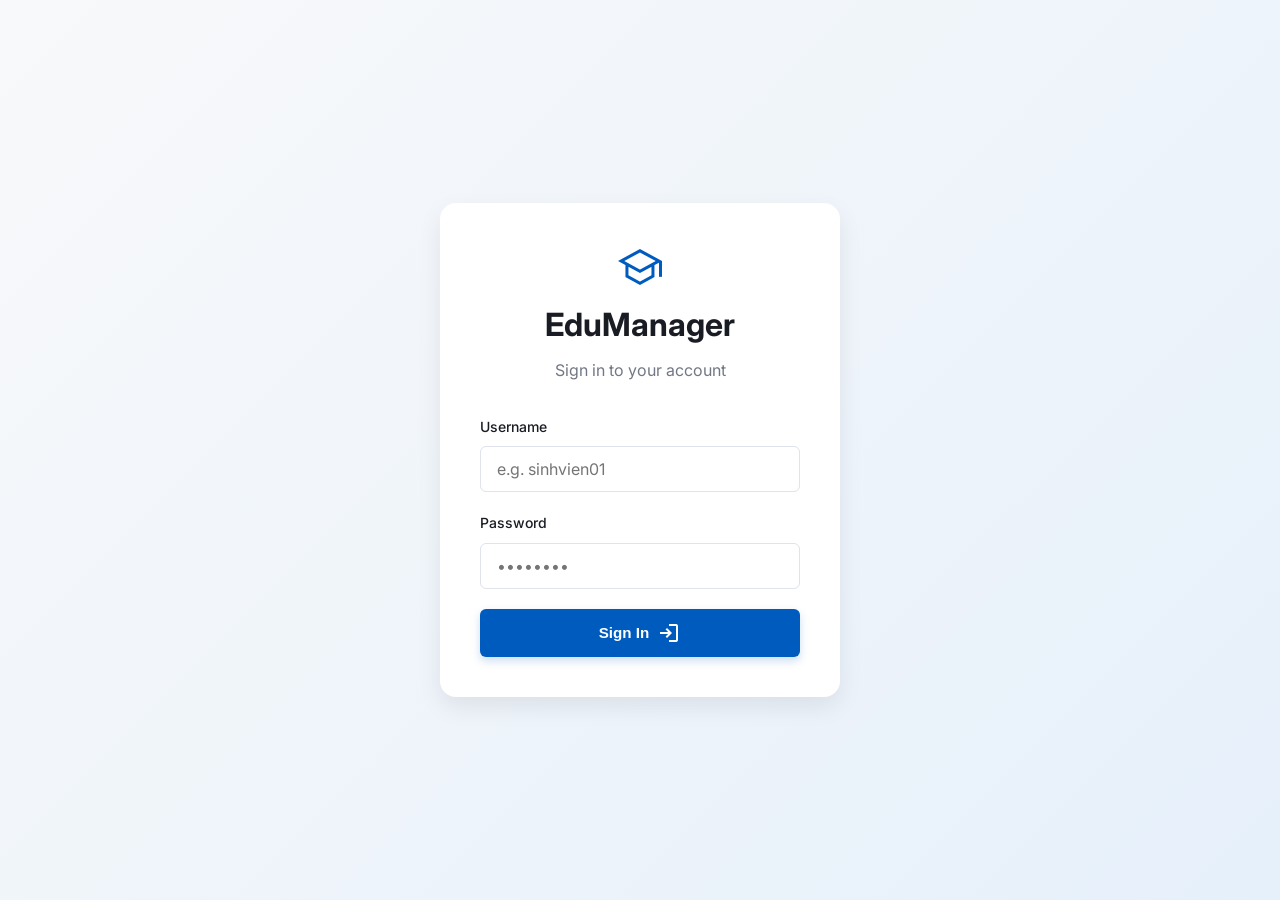
==== frontend_lms/index.html @ 59b6adca "hoàn thiện basic function" ====
<!DOCTYPE html>
<html lang="en">
<head>
    <meta charset="UTF-8">
    <meta name="viewport" content="width=device-width, initial-scale=1.0">
    <title>Login | EduManager</title>
    <link rel="stylesheet" href="assets/css/style.css">
</head>
<body>
    <div class="login-wrapper">
        <div class="login-box">
            <div class="login-header">
                <span class="material-symbols-outlined" style="font-size: 3rem; color: var(--primary);">school</span>
                <h1>EduManager</h1>
                <p class="text-muted">Sign in to your account</p>
            </div>
            
            <div id="login-error"></div>

            <form id="login-form">
                <div class="form-group">
                    <label class="form-label">Username</label>
                    <input type="text" id="username" class="form-input" placeholder="e.g. sinhvien01" required>
                </div>
                <div class="form-group">
                    <label class="form-label">Password</label>
                    <input type="password" id="password" class="form-input" placeholder="••••••••" required>
                </div>
                <button type="submit" class="btn btn-primary" style="width: 100%;">
                    Sign In
                    <span class="material-symbols-outlined">login</span>
                </button>
            </form>
        </div>
    </div>

    <script type="module" src="assets/js/views/login.js"></script>
</body>
</html>
---- frontend_lms/assets/css/style.css ----
/* Google Fonts */
@import url('https://fonts.googleapis.com/css2?family=Inter:wght@400;500;600;700&display=swap');
@import url('https://fonts.googleapis.com/css2?family=Material+Symbols+Outlined:opsz,wght,FILL,GRAD@24,400,0,0');

/* CSS Variables for Premium Design */
:root {
    --primary: #005bbf;
    --primary-hover: #004493;
    --primary-light: #e6f0fa;
    --secondary: #5c5f60;
    --background: #f8f9fa;
    --surface: #ffffff;
    --text-main: #191c23;
    --text-muted: #727785;
    --border: #e0e2ec;
    --error: #ba1a1a;
    --success: #0d8a52;
    --radius-sm: 6px;
    --radius-md: 10px;
    --radius-lg: 16px;
    --shadow-sm: 0 2px 4px rgba(0,0,0,0.02);
    --shadow-md: 0 4px 12px rgba(0,0,0,0.05);
    --shadow-lg: 0 10px 24px rgba(0,0,0,0.08);
}

/* Reset & Basics */
* {
    margin: 0;
    padding: 0;
    box-sizing: border-box;
}

body {
    font-family: 'Inter', sans-serif;
    background-color: var(--background);
    color: var(--text-main);
    line-height: 1.6;
    -webkit-font-smoothing: antialiased;
}

a {
    color: var(--primary);
    text-decoration: none;
    transition: color 0.2s;
}

a:hover {
    color: var(--primary-hover);
}

/* Utility Classes */
.container {
    max-width: 1200px;
    margin: 0 auto;
    padding: 2rem;
}

.flex { display: flex; }
.flex-col { display: flex; flex-direction: column; }
.items-center { align-items: center; }
.justify-between { justify-content: space-between; }
.justify-center { justify-content: center; }
.gap-2 { gap: 0.5rem; }
.gap-4 { gap: 1rem; }
.gap-6 { gap: 1.5rem; }
.mt-4 { margin-top: 1rem; }
.mb-4 { margin-bottom: 1rem; }
.text-center { text-align: center; }
.text-muted { color: var(--text-muted); }
.hidden { display: none !important; }

/* Typography */
h1 { font-size: 2rem; font-weight: 700; margin-bottom: 0.5rem; }
h2 { font-size: 1.5rem; font-weight: 600; margin-bottom: 0.5rem; }
h3 { font-size: 1.25rem; font-weight: 600; margin-bottom: 0.25rem; }

/* Buttons */
.btn {
    display: inline-flex;
    align-items: center;
    justify-content: center;
    gap: 0.5rem;
    padding: 0.75rem 1.5rem;
    border-radius: var(--radius-sm);
    font-weight: 600;
    font-size: 0.95rem;
    cursor: pointer;
    border: none;
    transition: all 0.2s ease;
}

.btn-primary {
    background-color: var(--primary);
    color: white;
    box-shadow: 0 4px 10px rgba(0, 91, 191, 0.2);
}

.btn-primary:hover {
    background-color: var(--primary-hover);
    transform: translateY(-1px);
}

.btn-primary:disabled {
    opacity: 0.7;
    cursor: not-allowed;
}

.btn-outline {
    background-color: transparent;
    border: 1px solid var(--border);
    color: var(--text-main);
}

.btn-outline:hover {
    background-color: var(--primary-light);
    border-color: var(--primary);
    color: var(--primary);
}

/* Forms */
.form-group {
    margin-bottom: 1.25rem;
}

.form-label {
    display: block;
    font-size: 0.875rem;
    font-weight: 500;
    color: var(--text-main);
    margin-bottom: 0.5rem;
}

.form-input {
    width: 100%;
    padding: 0.75rem 1rem;
    border: 1px solid var(--border);
    border-radius: var(--radius-sm);
    font-family: 'Inter', sans-serif;
    font-size: 1rem;
    color: var(--text-main);
    background-color: var(--surface);
    transition: border-color 0.2s, box-shadow 0.2s;
}

.form-input:focus {
    outline: none;
    border-color: var(--primary);
    box-shadow: 0 0 0 3px var(--primary-light);
}

/* Cards */
.card {
    background-color: var(--surface);
    border-radius: var(--radius-md);
    padding: 1.5rem;
    box-shadow: var(--shadow-sm);
    border: 1px solid var(--border);
    transition: transform 0.2s, box-shadow 0.2s;
}

.card:hover {
    transform: translateY(-2px);
    box-shadow: var(--shadow-md);
}

/* Navigation */
.navbar {
    background-color: var(--surface);
    border-bottom: 1px solid var(--border);
    padding: 1rem 2rem;
    display: flex;
    justify-content: space-between;
    align-items: center;
    position: sticky;
    top: 0;
    z-index: 100;
}

.nav-brand {
    font-size: 1.25rem;
    font-weight: 700;
    color: var(--primary);
    display: flex;
    align-items: center;
    gap: 0.5rem;
}

.nav-links {
    display: flex;
    gap: 1.5rem;
}

.nav-link {
    color: var(--text-muted);
    font-weight: 500;
    font-size: 0.95rem;
    padding: 0.5rem 0;
}

.nav-link.active, .nav-link:hover {
    color: var(--primary);
}

/* Grids */
.grid {
    display: grid;
    gap: 1.5rem;
}

.grid-cols-2 { grid-template-columns: repeat(2, 1fr); }
.grid-cols-3 { grid-template-columns: repeat(3, 1fr); }

@media (max-width: 768px) {
    .grid-cols-2, .grid-cols-3 {
        grid-template-columns: 1fr;
    }
}

/* Badges */
.badge {
    display: inline-block;
    padding: 0.25rem 0.75rem;
    border-radius: 999px;
    font-size: 0.75rem;
    font-weight: 600;
    text-transform: uppercase;
}
.badge-blue { background-color: var(--primary-light); color: var(--primary); }
.badge-green { background-color: #e6f4ea; color: var(--success); }

/* Alerts */
.alert {
    padding: 1rem;
    border-radius: var(--radius-sm);
    margin-bottom: 1rem;
    font-size: 0.9rem;
    font-weight: 500;
}
.alert-error { background-color: #fce8e6; color: var(--error); border: 1px solid #fad2cf; }
.alert-success { background-color: #e6f4ea; color: var(--success); border: 1px solid #ceead6; }

/* Login specific layout */
.login-wrapper {
    min-height: 100vh;
    display: flex;
    align-items: center;
    justify-content: center;
    background: linear-gradient(135deg, #f8f9fa 0%, #e6f0fa 100%);
    padding: 1rem;
}

.login-box {
    width: 100%;
    max-width: 400px;
    background: white;
    padding: 2.5rem;
    border-radius: var(--radius-lg);
    box-shadow: var(--shadow-lg);
}

.login-header {
    text-align: center;
    margin-bottom: 2rem;
}
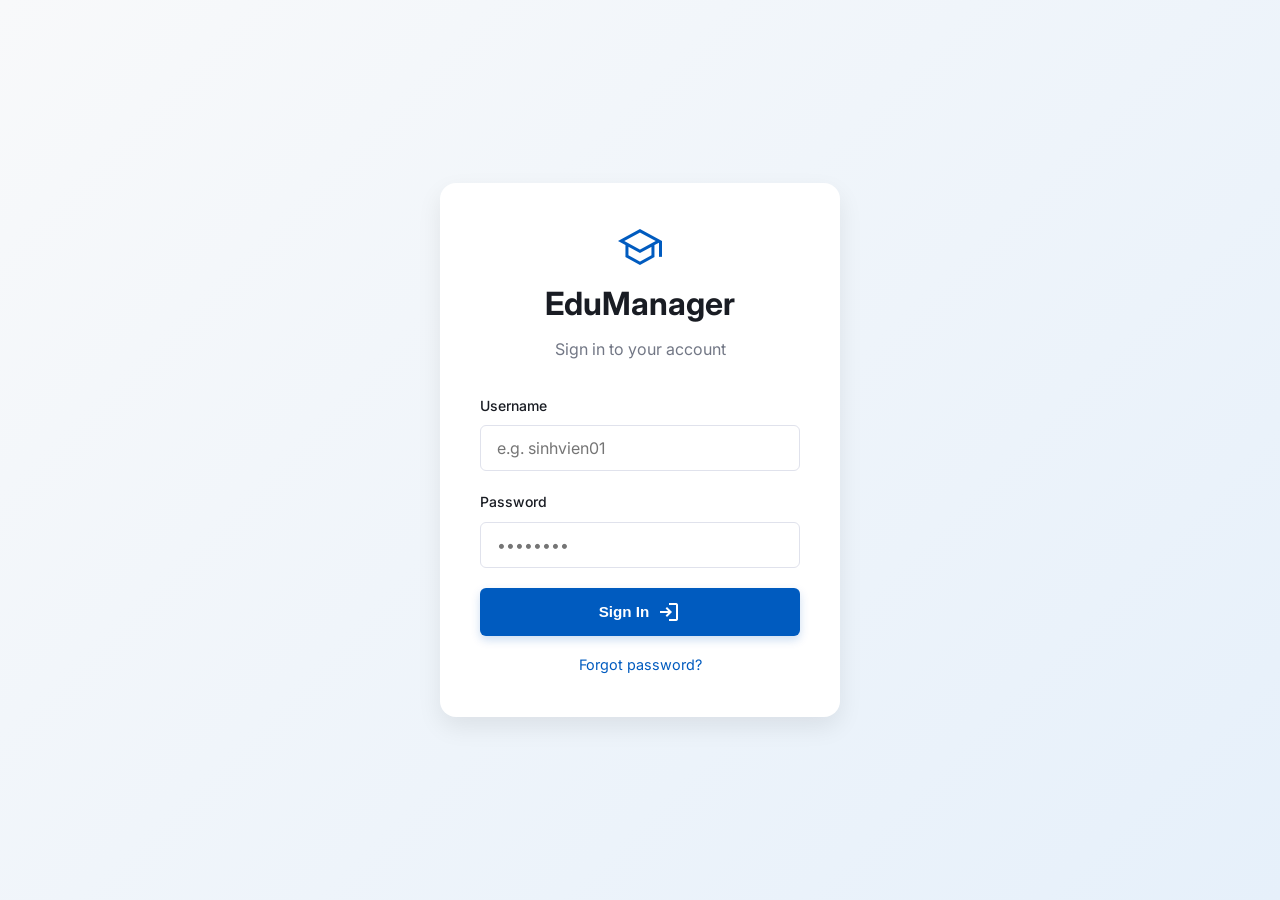
==== commit e0f8a793: "Đã hoàn thiện" ====
--- a/frontend_lms/index.html
+++ b/frontend_lms/index.html
@@ -12,11 +12,13 @@
             <div class="login-header">
                 <span class="material-symbols-outlined" style="font-size: 3rem; color: var(--primary);">school</span>
                 <h1>EduManager</h1>
-                <p class="text-muted">Sign in to your account</p>
+                <p class="text-muted" id="login-subtitle">Sign in to your account</p>
             </div>
             
             <div id="login-error"></div>
+            <div id="reset-success" class="alert alert-success hidden"></div>
 
+            <!-- Login Form -->
             <form id="login-form">
                 <div class="form-group">
                     <label class="form-label">Username</label>
@@ -30,6 +32,36 @@
                     Sign In
                     <span class="material-symbols-outlined">login</span>
                 </button>
+                <p style="text-align: center; margin-top: 1rem;">
+                    <a href="#" id="link-forgot-password" style="font-size: 0.9rem;">Forgot password?</a>
+                </p>
+            </form>
+
+            <!-- Forgot Password Form -->
+            <form id="forgot-password-form" class="hidden">
+                <div class="form-group">
+                    <label class="form-label">Student/Instructor ID</label>
+                    <input type="text" id="reset-id" class="form-input" placeholder="e.g. SV001 or GV001" required>
+                </div>
+                <div class="form-group">
+                    <label class="form-label">Registered Email</label>
+                    <input type="email" id="reset-email" class="form-input" placeholder="your@email.com" required>
+                </div>
+                <div class="form-group">
+                    <label class="form-label">New Password</label>
+                    <input type="password" id="reset-new-password" class="form-input" placeholder="••••••••" required minlength="6">
+                </div>
+                <div class="form-group">
+                    <label class="form-label">Confirm New Password</label>
+                    <input type="password" id="reset-confirm-password" class="form-input" placeholder="••••••••" required minlength="6">
+                </div>
+                <button type="submit" class="btn btn-primary" style="width: 100%;" id="btn-reset">
+                    Reset Password
+                    <span class="material-symbols-outlined">lock_reset</span>
+                </button>
+                <p style="text-align: center; margin-top: 1rem;">
+                    <a href="#" id="link-back-login" style="font-size: 0.9rem;">&larr; Back to Sign In</a>
+                </p>
             </form>
         </div>
     </div>
--- a/frontend_lms/assets/css/style.css
+++ b/frontend_lms/assets/css/style.css
@@ -218,12 +218,17 @@
 
 /* Badges */
 .badge {
-    display: inline-block;
+    display: inline-flex;
+    align-items: center;
+    justify-content: center;
     padding: 0.25rem 0.75rem;
     border-radius: 999px;
     font-size: 0.75rem;
     font-weight: 600;
     text-transform: uppercase;
+    line-height: 1.2;
+    white-space: nowrap;
+    height: fit-content;
 }
 .badge-blue { background-color: var(--primary-light); color: var(--primary); }
 .badge-green { background-color: #e6f4ea; color: var(--success); }
@@ -262,3 +267,102 @@
     text-align: center;
     margin-bottom: 2rem;
 }
+
+/* Sidebar Layout for SPA */
+.layout-container {
+    display: flex;
+    gap: 2rem;
+    max-width: 1400px;
+    margin: 0 auto;
+    padding: 2rem;
+    min-height: calc(100vh - 70px);
+}
+
+.sidebar {
+    width: 300px;
+    flex-shrink: 0;
+    background-color: var(--surface);
+    border-radius: var(--radius-md);
+    box-shadow: var(--shadow-sm);
+    border: 1px solid var(--border);
+    padding: 1rem 0;
+    height: fit-content;
+    position: sticky;
+    top: 90px;
+}
+
+.sidebar-header {
+    padding: 0 1.5rem 1rem 1.5rem;
+    font-weight: 700;
+    font-size: 1.1rem;
+    border-bottom: 1px solid var(--border);
+    margin-bottom: 0.5rem;
+}
+
+.sidebar-menu {
+    list-style: none;
+}
+
+.sidebar-menu-item {
+    display: block;
+    padding: 0.75rem 1.5rem;
+    color: var(--text-main);
+    font-weight: 600;
+    cursor: pointer;
+    transition: background-color 0.2s;
+    border-left: 4px solid transparent;
+}
+
+.sidebar-menu-item:hover {
+    background-color: var(--primary-light);
+}
+
+.sidebar-menu-item.active {
+    background-color: var(--primary-light);
+    border-left-color: var(--primary);
+    color: var(--primary);
+}
+
+.sidebar-submenu {
+    list-style: none;
+    padding-left: 0;
+    margin: 0.25rem 0;
+}
+
+.sidebar-submenu-item {
+    display: block;
+    padding: 0.5rem 1.5rem 0.5rem 2.5rem;
+    color: var(--text-muted);
+    font-size: 0.95rem;
+    cursor: pointer;
+    transition: all 0.2s;
+    border-left: 4px solid transparent;
+}
+
+.sidebar-submenu-item:hover {
+    color: var(--primary);
+    background-color: var(--primary-light);
+}
+
+.sidebar-submenu-item.active {
+    color: var(--primary);
+    font-weight: 600;
+    background-color: var(--primary-light);
+    border-left-color: var(--primary);
+}
+
+.main-content {
+    flex-grow: 1;
+    background-color: var(--surface);
+    border-radius: var(--radius-md);
+    box-shadow: var(--shadow-sm);
+    border: 1px solid var(--border);
+    padding: 2rem;
+    min-height: 500px;
+}
+
+.content-header {
+    border-bottom: 1px solid var(--border);
+    padding-bottom: 1.5rem;
+    margin-bottom: 1.5rem;
+}
